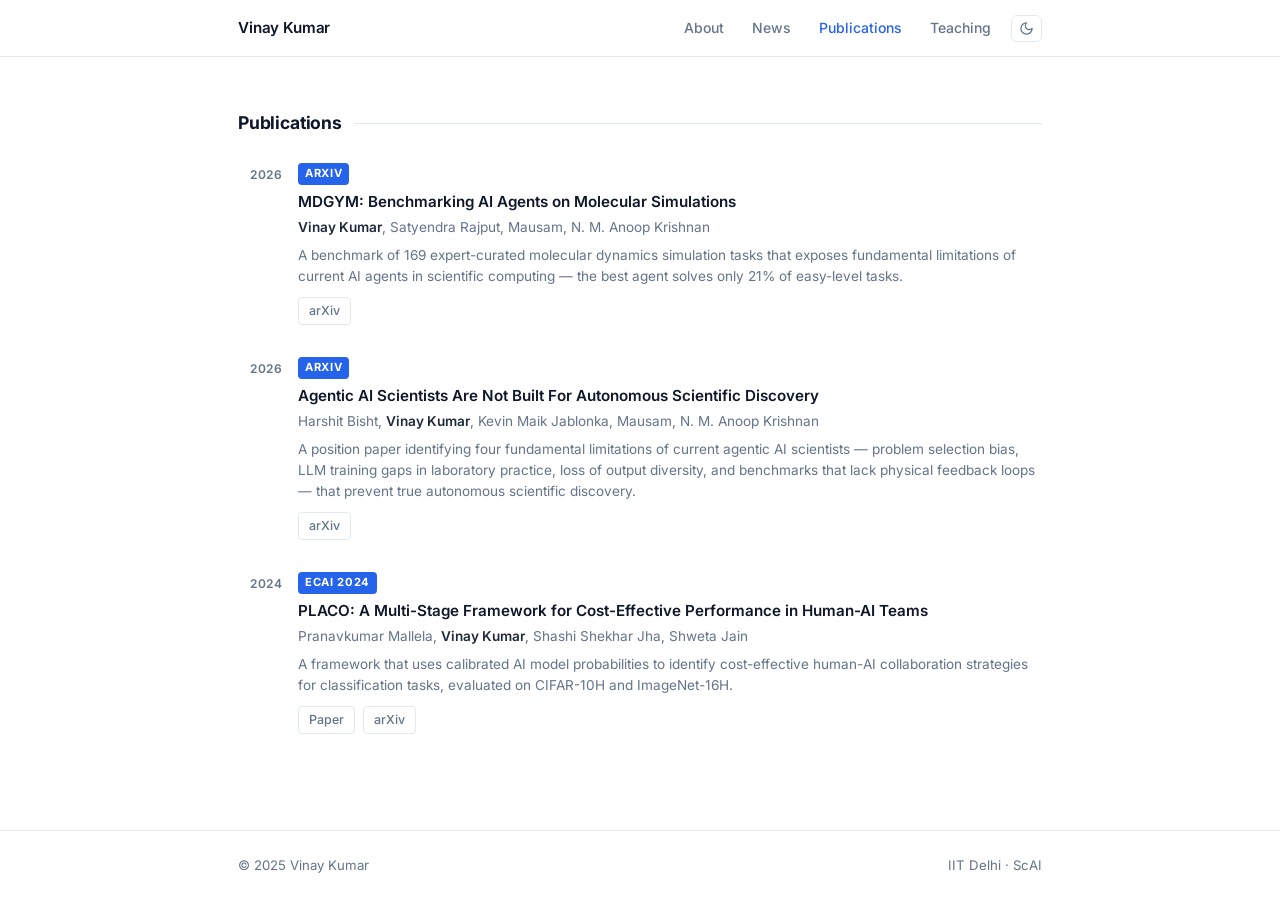
==== publications.html @ fc2bd3f9 "updates" ====
<!DOCTYPE html>
<html lang="en">

<head>
  <meta charset="utf-8">
  <meta name="viewport" content="width=device-width, initial-scale=1.0">
  <title>Publications — Vinay Kumar</title>
  <meta name="description" content="Publications by Vinay Kumar — PhD Student at IIT Delhi.">

  <link rel="icon" href="assets/img/favicon.png">
  <link rel="preconnect" href="https://fonts.googleapis.com">
  <link rel="preconnect" href="https://fonts.gstatic.com" crossorigin>
  <link href="https://fonts.googleapis.com/css2?family=Inter:wght@300;400;500;600;700&display=swap" rel="stylesheet">
  <link rel="stylesheet" href="assets/css/style.css">
</head>

<body>

  <header>
    <div class="inner">
      <a href="index.html" class="site-name">Vinay Kumar</a>
      <div class="header-right">
        <nav>
          <a href="index.html#about">About</a>
          <a href="index.html#news">News</a>
          <a href="publications.html" class="nav-active">Publications</a>
          <a href="teaching.html">Teaching</a>
        </nav>
        <button id="dark-toggle" aria-label="Toggle dark mode">
          <svg class="icon-moon" width="15" height="15" viewBox="0 0 24 24" fill="none" stroke="currentColor" stroke-width="2" stroke-linecap="round" stroke-linejoin="round"><path d="M12 3a6 6 0 0 0 9 9 9 9 0 1 1-9-9z"/></svg>
          <svg class="icon-sun" width="15" height="15" viewBox="0 0 24 24" fill="none" stroke="currentColor" stroke-width="2" stroke-linecap="round" stroke-linejoin="round"><circle cx="12" cy="12" r="4"/><path d="M12 2v2M12 20v2M4.93 4.93l1.41 1.41M17.66 17.66l1.41 1.41M2 12h2M20 12h2M6.34 17.66l-1.41 1.41M19.07 4.93l-1.41 1.41"/></svg>
        </button>
      </div>
    </div>
  </header>

  <main>
    <div class="container">

      <section style="border-top: none; padding-top: 52px;">
        <h2 class="section-heading">Publications</h2>
        <div class="pub-list">

          <div class="pub">
            <div class="pub-year-col">
              <span class="pub-year">2026</span>
            </div>
            <div>
              <span class="pub-venue-badge">arXiv</span>
              <div class="pub-title">
                <a href="http://arxiv.org/abs/2605.08941" target="_blank">
                  MDGYM: Benchmarking AI Agents on Molecular Simulations
                </a>
              </div>
              <div class="pub-authors">
                <strong>Vinay Kumar</strong>, Satyendra Rajput, Mausam, N. M. Anoop Krishnan
              </div>
              <div class="pub-desc">
                A benchmark of 169 expert-curated molecular dynamics simulation tasks that exposes fundamental
                limitations of current AI agents in scientific computing — the best agent solves only 21% of easy-level
                tasks.
              </div>
              <div class="pub-links">
                <a class="pill-link" href="http://arxiv.org/abs/2605.08941" target="_blank">arXiv</a>
              </div>
            </div>
          </div>

          <div class="pub">
            <div class="pub-year-col">
              <span class="pub-year">2026</span>
            </div>
            <div>
              <span class="pub-venue-badge">arXiv</span>
              <div class="pub-title">
                <a href="http://arxiv.org/abs/2605.08956" target="_blank">
                  Agentic AI Scientists Are Not Built For Autonomous Scientific Discovery
                </a>
              </div>
              <div class="pub-authors">
                Harshit Bisht, <strong>Vinay Kumar</strong>, Kevin Maik Jablonka, Mausam, N. M. Anoop Krishnan
              </div>
              <div class="pub-desc">
                A position paper identifying four fundamental limitations of current agentic AI scientists — problem
                selection bias, LLM training gaps in laboratory practice, loss of output diversity, and benchmarks that
                lack physical feedback loops — that prevent true autonomous scientific discovery.
              </div>
              <div class="pub-links">
                <a class="pill-link" href="http://arxiv.org/abs/2605.08956" target="_blank">arXiv</a>
              </div>
            </div>
          </div>

          <div class="pub">
            <div class="pub-year-col">
              <span class="pub-year">2024</span>
            </div>
            <div>
              <span class="pub-venue-badge">ECAI 2024</span>
              <div class="pub-title">
                <a href="https://ebooks.iospress.nl/volumearticle/69678" target="_blank">
                  PLACO: A Multi-Stage Framework for Cost-Effective Performance in Human-AI Teams
                </a>
              </div>
              <div class="pub-authors">
                Pranavkumar Mallela, <strong>Vinay Kumar</strong>, Shashi Shekhar Jha, Shweta Jain
              </div>
              <div class="pub-desc">
                A framework that uses calibrated AI model probabilities to identify cost-effective human-AI
                collaboration strategies for classification tasks, evaluated on CIFAR-10H and ImageNet-16H.
              </div>
              <div class="pub-links">
                <a class="pill-link" href="https://ebooks.iospress.nl/volumearticle/69678" target="_blank">Paper</a>
                <a class="pill-link" href="http://arxiv.org/abs/2605.08388" target="_blank">arXiv</a>
              </div>
            </div>
          </div>

        </div>
      </section>

    </div>
  </main>

  <footer>
    <div class="inner">
      <span>&copy; 2025 Vinay Kumar</span>
      <span>IIT Delhi &middot; ScAI</span>
    </div>
  </footer>

  <script src="assets/js/main.js"></script>

</body>

</html>
---- assets/css/style.css ----
*,
*::before,
*::after {
  box-sizing: border-box;
  margin: 0;
  padding: 0;
}

:root {
  --primary: #0f172a;
  --accent: #2563eb;
  --accent-light: #eff6ff;
  --accent-mid: #bfdbfe;
  --text: #1e293b;
  --muted: #64748b;
  --border: #e2e8f0;
  --bg: #ffffff;
  --bg-alt: #f8fafc;
}

html.dark {
  --primary: #f1f5f9;
  --accent: #60a5fa;
  --accent-light: #1e3a5f;
  --accent-mid: #1e40af;
  --text: #e2e8f0;
  --muted: #94a3b8;
  --border: #334155;
  --bg: #0f172a;
  --bg-alt: #1e293b;
}

html.dark header {
  background: rgba(15, 23, 42, 0.92);
}

html {
  scroll-behavior: smooth;
}

body {
  font-family: 'Inter', -apple-system, BlinkMacSystemFont, 'Segoe UI', sans-serif;
  color: var(--text);
  background: var(--bg);
  line-height: 1.6;
  font-size: 16px;
  -webkit-font-smoothing: antialiased;
  display: flex;
  flex-direction: column;
  min-height: 100vh;
}

main {
  flex: 1;
}

a {
  color: var(--accent);
  text-decoration: none;
}

a:hover {
  text-decoration: underline;
}

/* ── Layout ── */
.container {
  max-width: 860px;
  margin: 0 auto;
  padding: 0 28px;
}

/* ── Sticky header ── */
header {
  position: sticky;
  top: 0;
  z-index: 50;
  background: rgba(255, 255, 255, 0.92);
  backdrop-filter: blur(10px);
  border-bottom: 1px solid var(--border);
}

header .inner {
  max-width: 860px;
  margin: 0 auto;
  padding: 0 28px;
  height: 56px;
  display: flex;
  align-items: center;
  justify-content: space-between;
}

.site-name {
  font-weight: 600;
  font-size: 0.95rem;
  color: var(--primary);
  letter-spacing: -0.01em;
  text-decoration: none;
}

.site-name:hover {
  text-decoration: none;
  color: var(--primary);
}

.header-right {
  display: flex;
  align-items: center;
  gap: 20px;
}

nav {
  display: flex;
  gap: 28px;
}

nav a {
  font-size: 0.875rem;
  font-weight: 500;
  color: var(--muted);
  transition: color 0.15s;
}

nav a:hover,
nav a.nav-active {
  color: var(--accent);
  text-decoration: none;
}

#dark-toggle {
  background: none;
  border: 1px solid var(--border);
  border-radius: 6px;
  padding: 5px 7px;
  cursor: pointer;
  color: var(--muted);
  display: flex;
  align-items: center;
  transition: border-color 0.15s, color 0.15s;
}

#dark-toggle:hover {
  border-color: var(--accent);
  color: var(--accent);
}

#dark-toggle .icon-sun { display: none; }
#dark-toggle .icon-moon { display: block; }
html.dark #dark-toggle .icon-sun { display: block; }
html.dark #dark-toggle .icon-moon { display: none; }

/* ── Profile hero ── */
.profile {
  padding: 56px 0 48px;
}

.profile-grid {
  display: grid;
  grid-template-columns: 180px 1fr;
  gap: 44px;
  align-items: start;
}

.profile-photo img {
  width: 152px;
  height: 152px;
  border-radius: 50%;
  object-fit: cover;
  object-position: top center;
  border: 3px solid var(--border);
  display: block;
}

.profile-name {
  font-size: 2rem;
  font-weight: 700;
  color: var(--primary);
  letter-spacing: -0.03em;
  line-height: 1.2;
  margin-bottom: 6px;
}

.profile-position {
  font-size: 0.95rem;
  color: var(--muted);
  margin-bottom: 2px;
}

.profile-advisor {
  font-size: 0.875rem;
  color: var(--muted);
  margin-bottom: 22px;
}

.profile-advisor a {
  color: var(--muted);
  font-weight: 500;
}

.profile-advisor a:hover {
  color: var(--accent);
}

/* icon links column (under photo) */
.profile-links {
  display: flex;
  flex-direction: column;
  gap: 7px;
  margin-top: 16px;
}

.profile-links a {
  display: flex;
  align-items: center;
  gap: 7px;
  font-size: 0.8rem;
  font-weight: 500;
  color: var(--accent);
  border: 1px solid var(--accent-mid);
  background: var(--accent-light);
  padding: 5px 10px;
  border-radius: 6px;
  transition: background 0.15s, border-color 0.15s;
}

.profile-links a:hover {
  background: var(--accent-mid);
  text-decoration: none;
}

.profile-links svg {
  flex-shrink: 0;
}

/* bio */
.bio p {
  font-size: 0.95rem;
  color: var(--text);
  line-height: 1.75;
  margin-bottom: 12px;
}

.bio p:last-child {
  margin-bottom: 0;
}

/* ── Section shell ── */
section {
  padding: 40px 0;
  border-top: 1px solid var(--border);
}

.section-heading {
  font-size: 1.1rem;
  font-weight: 700;
  color: var(--primary);
  letter-spacing: -0.01em;
  margin-bottom: 22px;
  display: flex;
  align-items: center;
  gap: 12px;
}

.section-heading::after {
  content: '';
  flex: 1;
  height: 1px;
  background: var(--border);
}

/* ── News ── */
.news-scroll {
  max-height: 220px;
  overflow-y: auto;
  display: flex;
  flex-direction: column;
  gap: 0;
  border: 1px solid var(--border);
  border-radius: 8px;
  background: var(--bg-alt);
  scrollbar-width: thin;
  scrollbar-color: var(--border) transparent;
}

.news-scroll::-webkit-scrollbar {
  width: 5px;
}

.news-scroll::-webkit-scrollbar-track {
  background: transparent;
}

.news-scroll::-webkit-scrollbar-thumb {
  background: var(--border);
  border-radius: 4px;
}

.news-item {
  display: flex;
  gap: 16px;
  align-items: baseline;
  padding: 12px 16px;
  border-bottom: 1px solid var(--border);
  font-size: 0.875rem;
  line-height: 1.55;
}

.news-item:last-child {
  border-bottom: none;
}

.news-date {
  flex-shrink: 0;
  font-size: 0.78rem;
  font-weight: 600;
  color: var(--muted);
  text-transform: uppercase;
  letter-spacing: 0.04em;
  min-width: 68px;
}

.news-text {
  color: var(--text);
}

/* ── Publications ── */
.pub-list {
  display: flex;
  flex-direction: column;
  gap: 28px;
}

.pub {
  display: grid;
  grid-template-columns: auto 1fr;
  gap: 0 16px;
}

.pub-year-col {
  padding-top: 2px;
  min-width: 44px;
  text-align: right;
}

.pub-year {
  font-size: 0.75rem;
  font-weight: 600;
  color: var(--muted);
  letter-spacing: 0.04em;
  text-transform: uppercase;
  line-height: 1.6;
}

.pub-venue-badge {
  display: inline-block;
  font-size: 0.7rem;
  font-weight: 700;
  text-transform: uppercase;
  letter-spacing: 0.06em;
  color: #fff;
  background: var(--accent);
  padding: 2px 7px;
  border-radius: 4px;
  margin-bottom: 6px;
}

.pub-title {
  font-size: 0.95rem;
  font-weight: 600;
  color: var(--primary);
  line-height: 1.45;
  margin-bottom: 4px;
}

.pub-title a {
  color: inherit;
}

.pub-title a:hover {
  color: var(--accent);
}

.pub-authors {
  font-size: 0.85rem;
  color: var(--muted);
  margin-bottom: 6px;
}

.pub-authors strong {
  color: var(--text);
  font-weight: 600;
}

.pub-desc {
  font-size: 0.85rem;
  color: var(--muted);
  line-height: 1.55;
  margin-bottom: 10px;
}

.pub-links {
  display: flex;
  gap: 8px;
}

.pill-link {
  font-size: 0.78rem;
  font-weight: 500;
  color: var(--muted);
  border: 1px solid var(--border);
  padding: 3px 10px;
  border-radius: 4px;
  transition: color 0.15s, border-color 0.15s;
}

.pill-link:hover {
  color: var(--accent);
  border-color: var(--accent);
  text-decoration: none;
}

/* ── Research experience ── */
.exp-list {
  display: flex;
  flex-direction: column;
  gap: 24px;
}

.exp-role {
  font-size: 0.95rem;
  font-weight: 600;
  color: var(--primary);
  margin-bottom: 2px;
}

.exp-meta {
  font-size: 0.85rem;
  color: var(--muted);
  margin-bottom: 6px;
}

.exp-desc {
  font-size: 0.875rem;
  color: var(--muted);
  line-height: 1.6;
}

.placeholder-note {
  font-size: 0.85rem;
  color: var(--muted);
  font-style: italic;
  padding: 16px;
  background: var(--bg-alt);
  border: 1px dashed var(--border);
  border-radius: 8px;
}

/* ── Teaching cards ── */
.teach-list {
  display: flex;
  flex-direction: column;
  gap: 16px;
}

.teach-card {
  display: flex;
  gap: 20px;
  padding: 20px 22px;
  border: 1px solid var(--border);
  border-left: 4px solid var(--accent);
  border-radius: 8px;
  background: var(--bg-alt);
  transition: border-color 0.15s, box-shadow 0.15s;
}

.teach-card:hover {
  box-shadow: 0 2px 12px rgba(37, 99, 235, 0.08);
}

.teach-code {
  flex-shrink: 0;
  font-size: 0.7rem;
  font-weight: 700;
  text-transform: uppercase;
  letter-spacing: 0.06em;
  color: var(--accent);
  background: var(--accent-light);
  border: 1px solid var(--accent-mid);
  padding: 4px 9px;
  border-radius: 5px;
  height: fit-content;
  margin-top: 2px;
  white-space: nowrap;
}

.teach-body {
  flex: 1;
  min-width: 0;
}

.teach-title {
  font-size: 0.975rem;
  font-weight: 600;
  color: var(--primary);
  margin-bottom: 5px;
  line-height: 1.3;
}

.teach-meta {
  display: flex;
  align-items: center;
  flex-wrap: wrap;
  gap: 6px;
  font-size: 0.825rem;
  color: var(--muted);
  margin-bottom: 10px;
}

.teach-role {
  font-weight: 500;
  color: var(--text);
}

.teach-sep {
  color: var(--border);
}

.teach-term {
  font-variant-numeric: tabular-nums;
}

.teach-desc {
  font-size: 0.85rem;
  color: var(--muted);
  line-height: 1.6;
  margin: 0;
}

/* ── Footer ── */
footer {
  border-top: 1px solid var(--border);
  padding: 24px 0;
  margin-top: 8px;
}

footer .inner {
  max-width: 860px;
  margin: 0 auto;
  padding: 0 28px;
  display: flex;
  justify-content: space-between;
  align-items: center;
  font-size: 0.825rem;
  color: var(--muted);
}

/* ── Responsive ── */
@media (max-width: 620px) {
  .profile-grid {
    grid-template-columns: 1fr;
    gap: 24px;
  }

  .profile-photo {
    display: flex;
    flex-direction: column;
    align-items: center;
  }

  .profile-photo img {
    width: 120px;
    height: 120px;
  }

  .profile-name {
    font-size: 1.6rem;
  }

  nav {
    gap: 18px;
  }

  .pub {
    grid-template-columns: 1fr;
    gap: 0;
  }

  .pub-year-col {
    text-align: left;
    margin-bottom: 6px;
  }

  footer .inner {
    flex-direction: column;
    gap: 6px;
    text-align: center;
  }
}
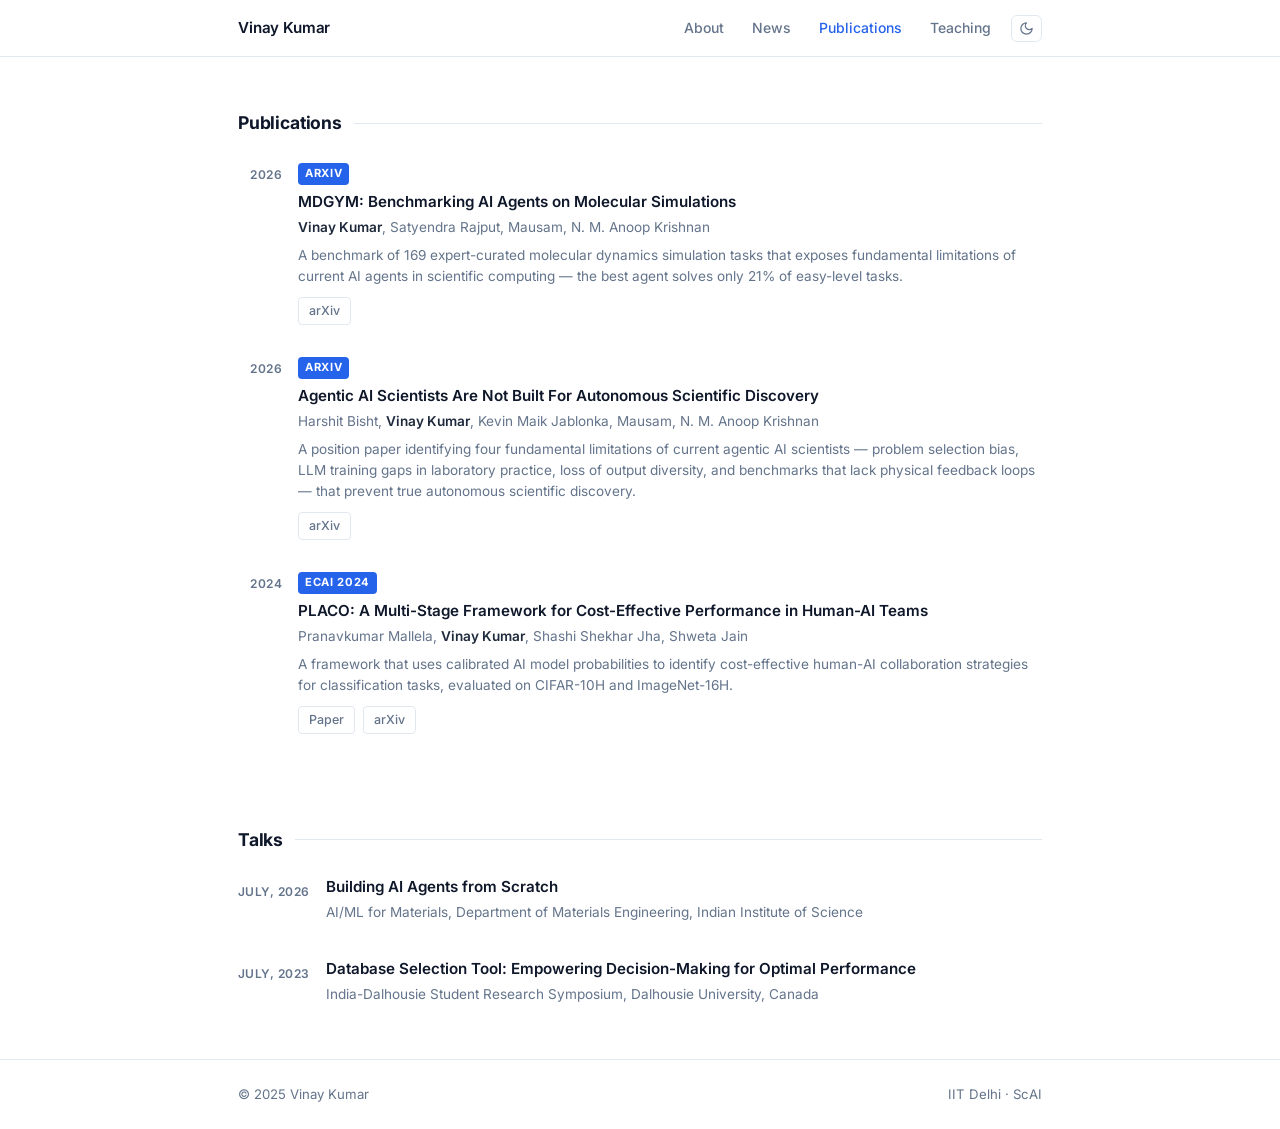
==== commit 30d79d2a: "added talks section" ====
--- a/publications.html
+++ b/publications.html
@@ -119,6 +119,41 @@
         </div>
       </section>
 
+      <section style="border-top: none; padding-top: 52px;">
+        <h2 class="section-heading">Talks</h2>
+        <div class="pub-list">
+          
+          <div class="pub">
+            <div class="pub-year-col">
+              <span class="pub-year">July, 2026</span>
+            </div>
+            <div>
+              <div class="pub-title">
+                Building AI Agents from Scratch
+              </div>
+              <div class="pub-authors">
+                AI/ML for Materials, Department of Materials Engineering, Indian Institute of Science
+              </div>
+            </div>
+          </div>
+
+          <div class="pub">
+            <div class="pub-year-col">
+              <span class="pub-year">July, 2023</span>
+            </div>
+            <div>
+              <div class="pub-title">
+                Database Selection Tool: Empowering Decision-Making for Optimal Performance
+              </div>
+              <div class="pub-authors">
+                India-Dalhousie Student Research Symposium, Dalhousie University, Canada
+              </div>
+            </div>
+          </div>
+
+        </div>
+      </section>
+
     </div>
   </main>
 
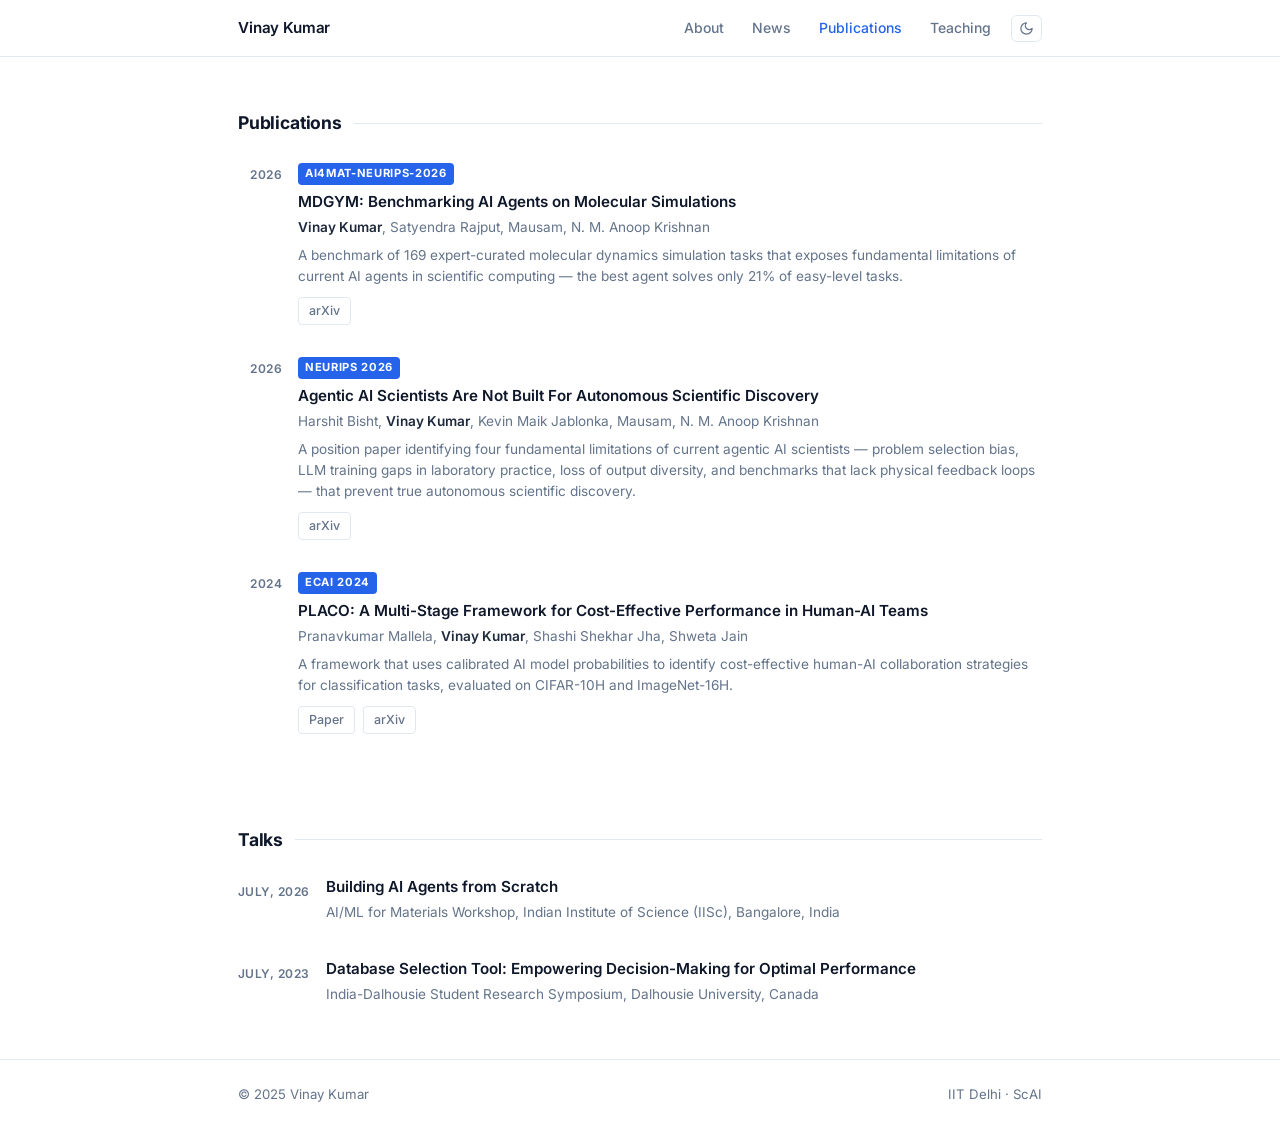
==== commit 39a0bf69: "updates" ====
--- a/publications.html
+++ b/publications.html
@@ -46,7 +46,7 @@
               <span class="pub-year">2026</span>
             </div>
             <div>
-              <span class="pub-venue-badge">arXiv</span>
+              <span class="pub-venue-badge">AI4Mat-NeurIPS-2026</span>
               <div class="pub-title">
                 <a href="http://arxiv.org/abs/2605.08941" target="_blank">
                   MDGYM: Benchmarking AI Agents on Molecular Simulations
@@ -71,9 +71,9 @@
               <span class="pub-year">2026</span>
             </div>
             <div>
-              <span class="pub-venue-badge">arXiv</span>
+              <span class="pub-venue-badge">NeurIPS 2026</span>
               <div class="pub-title">
-                <a href="http://arxiv.org/abs/2605.08956" target="_blank">
+                <a href="https://arxiv.org/abs/2605.08956v2" target="_blank">
                   Agentic AI Scientists Are Not Built For Autonomous Scientific Discovery
                 </a>
               </div>
@@ -86,7 +86,7 @@
                 lack physical feedback loops — that prevent true autonomous scientific discovery.
               </div>
               <div class="pub-links">
-                <a class="pill-link" href="http://arxiv.org/abs/2605.08956" target="_blank">arXiv</a>
+                <a class="pill-link" href="https://arxiv.org/abs/2605.08956v2" target="_blank">arXiv</a>
               </div>
             </div>
           </div>
@@ -132,7 +132,7 @@
                 Building AI Agents from Scratch
               </div>
               <div class="pub-authors">
-                AI/ML for Materials, Department of Materials Engineering, Indian Institute of Science
+                AI/ML for Materials Workshop, Indian Institute of Science (IISc), Bangalore, India
               </div>
             </div>
           </div>
